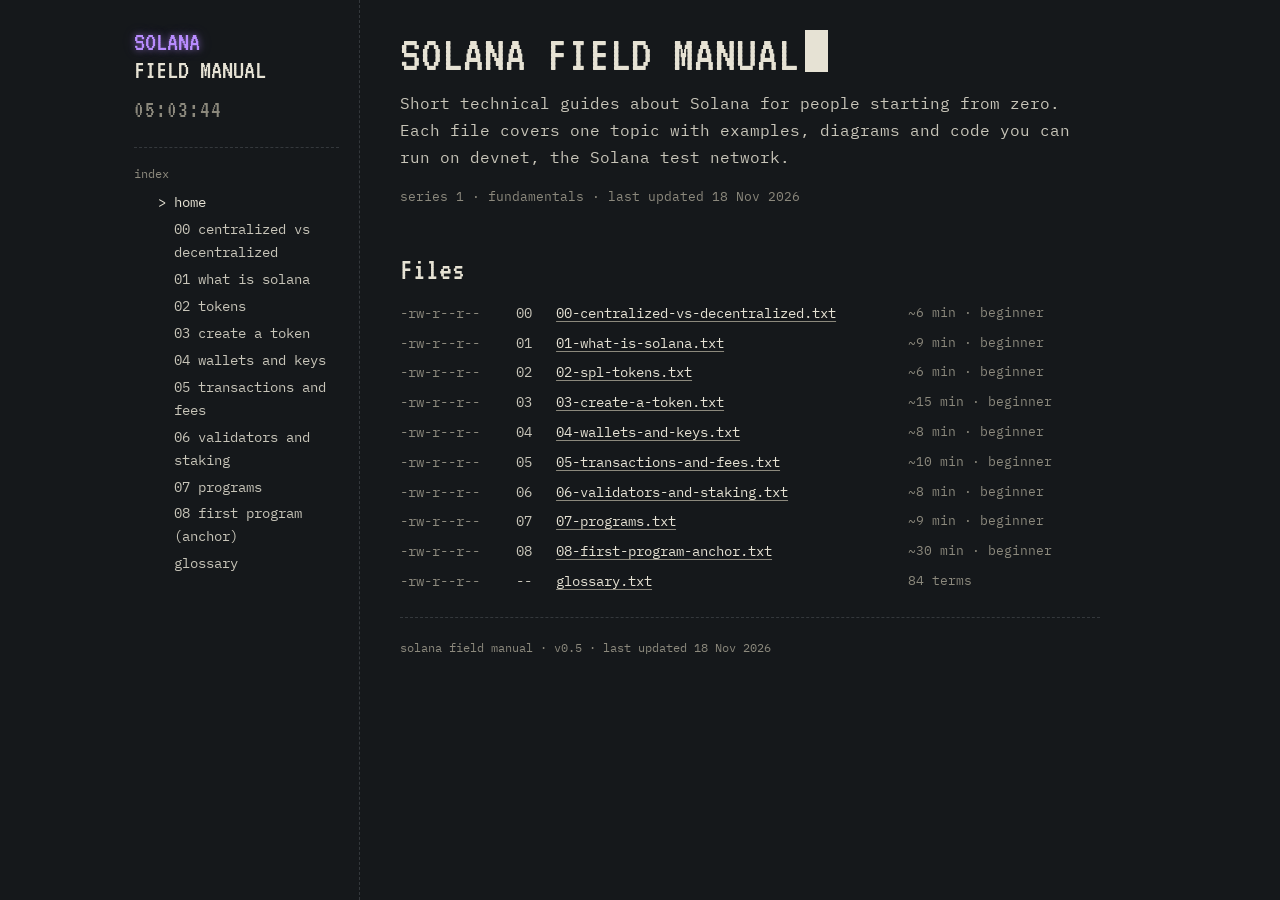
==== index.html @ 05550bae "initial commit" ====
<!DOCTYPE html>
<html lang="en">
<head>
<meta charset="UTF-8">
<meta name="viewport" content="width=device-width, initial-scale=1.0">
<title>Solana Field Manual</title>
<link rel="preconnect" href="https://fonts.googleapis.com">
<link rel="preconnect" href="https://fonts.gstatic.com" crossorigin>
<link href="https://fonts.googleapis.com/css2?family=IBM+Plex+Mono:ital,wght@0,400;0,600;1,400&family=VT323&display=swap" rel="stylesheet">
<link rel="stylesheet" href="css/base.css">
<link rel="stylesheet" href="css/layout.css">
<link rel="stylesheet" href="css/components.css">
</head>
<body data-root="" data-page="home">
<div class="layout">
  <aside class="side" id="sidebar" aria-label="Site index"></aside>

  <main class="content">
    <h1>SOLANA FIELD MANUAL<span class="cur" aria-hidden="true"></span></h1>
    <p class="lead">Short technical guides about Solana for people starting from zero. Each file covers one topic
      with examples, diagrams and code you can run on devnet, the Solana test network.</p>
    <p class="meta">series 1 · fundamentals · last updated 18 Nov 2026</p>

    <h2>Files</h2>
    <div class="ls"><table><tbody id="file-list"></tbody></table></div>
    <noscript><p><a href="articles/01-what-is-solana.html">01 what is solana</a> · <a href="glossary.html">glossary</a></p></noscript>

    <hr>
    <footer>solana field manual · v0.5 · last updated 18 Nov 2026</footer>
  </main>
</div>

<script src="data/articles.js" defer></script>
<script src="data/glossary.js" defer></script>
<script src="js/helpers/clock.js" defer></script>
<script src="js/helpers/sidebar.js" defer></script>
<script src="js/helpers/scroll-spy.js" defer></script>
<script src="js/helpers/copy-code.js" defer></script>
<script src="js/helpers/glossary-filter.js" defer></script>
<script src="js/main.js" defer></script>
</body>
</html>
---- css/base.css ----
/* ============================================================
   base.css
   Colors, fonts, reset and general typography.
   Every other stylesheet uses the variables defined here.
   ============================================================ */

:root{
  --bg:#15181b;          /* soft charcoal background */
  --fg:#c8c5b9;          /* body text, warm off-white */
  --fg-hi:#e6e2d4;       /* headings and strong text */
  --dim:#8c897d;         /* meta text, comments, labels */
  --rule:#34383c;        /* dashed separators */
  --code-bg:#1b1f23;     /* code blocks */
  --amber:#d9a55b;       /* warnings, linked values in figures */
  --red:#d48873;         /* critical warnings, broken links in figures */
  --violet:#b98cff;      /* "SOLANA" in the site name */

  --font-display:'VT323','Courier New',monospace;
  --font-body:'IBM Plex Mono','Courier New',monospace;

  color-scheme:dark;
}

*{margin:0;padding:0;box-sizing:border-box}
html{height:100%;scroll-behavior:smooth}
body{
  min-height:100%;
  background:var(--bg);
  color:var(--fg);
  font-family:var(--font-body);
  font-size:15px;
  line-height:1.7;
}
::selection{background:var(--fg);color:var(--bg)}
[hidden]{display:none !important}

a{color:var(--fg-hi);text-decoration:underline;text-underline-offset:3px;text-decoration-color:var(--dim)}
a:hover{text-decoration-color:var(--fg-hi)}
:focus-visible{outline:1px dashed var(--fg-hi);outline-offset:3px}

hr{border:none;border-top:1px dashed var(--rule);margin:20px 0}

/* ---------- headings ---------- */
h1{
  font-family:var(--font-display);font-weight:400;font-size:52px;line-height:1;
  color:var(--fg-hi);margin:0 0 10px;text-wrap:balance;
}
h1 .cur{
  display:inline-block;width:.45em;height:.8em;margin-left:6px;vertical-align:-2px;
  background:var(--fg-hi);animation:blink 1.1s steps(2,start) infinite;
}
@keyframes blink{50%{opacity:0}}

h2{
  font-family:var(--font-display);font-weight:400;font-size:32px;line-height:1.1;
  color:var(--fg-hi);margin:44px 0 12px;text-wrap:balance;scroll-margin-top:24px;
}
h2 .n{color:var(--dim);margin-right:10px}
h3{font-family:var(--font-display);font-weight:400;font-size:24px;line-height:1.15;color:var(--fg-hi);margin:28px 0 8px}
h4{font-size:15px;font-weight:600;color:var(--fg-hi);margin:20px 0 6px}

/* ---------- text ---------- */
p{margin:0 0 14px}
ul,ol{margin:0 0 16px 24px}
li{margin:4px 0}
li::marker{color:var(--dim)}
strong{color:var(--fg-hi);font-weight:600}
code{font-family:var(--font-body);font-size:.92em;color:var(--fg-hi);background:var(--code-bg);padding:1px 5px}

.meta{font-size:13px;color:var(--dim)}
.lead{font-size:16px}

@media (max-width:820px){
  body{font-size:14px}
  h1{font-size:40px}
  h2{font-size:28px}
}

@media (prefers-reduced-motion:reduce){
  html{scroll-behavior:auto}
  h1 .cur{animation:none}
}
---- css/layout.css ----
/* ============================================================
   layout.css
   Site index on the left, the article in the middle and, on wide
   screens, "on this page" on the right. On phones the index moves to the top.
   ============================================================ */

.layout{
  display:grid;
  grid-template-columns:250px minmax(0,1fr);
  max-width:1060px;
  margin:0 auto;
}

/* ---------- sidebar ---------- */
.side{
  position:sticky;top:0;align-self:start;
  height:100vh;overflow-y:auto;
  padding:28px 20px 28px 24px;
  border-right:1px dashed var(--rule);
  font-size:13.5px;
}
.side hr{margin:16px 0}
.side .h{font-size:12px;color:var(--dim);margin-bottom:6px}

.site{font-family:var(--font-display);font-size:28px;line-height:1;color:var(--fg-hi);text-decoration:none;display:block}
.site .sol{
  color:var(--violet);
  text-shadow:0 0 6px rgba(185,140,255,.55),0 0 14px rgba(185,140,255,.25);
}
.clock{
  font-family:var(--font-display);font-size:24px;color:var(--dim);
  margin-top:6px;letter-spacing:.04em;font-variant-numeric:tabular-nums;
}

.nav,.onpage{list-style:none}
.nav li,.onpage li{margin:2px 0}
.nav a,.onpage a{display:block;position:relative;padding:1px 0 1px 16px;text-decoration:none;color:var(--fg)}
.nav a:hover,.onpage a:hover{color:var(--fg-hi)}
.nav a[aria-current="page"],.onpage a.on{color:var(--fg-hi)}
.nav a[aria-current="page"]::before,.onpage a.on::before{content:">";position:absolute;left:0;color:var(--fg-hi)}
.nav .locked{color:var(--dim)}
.onpage a{color:var(--dim)}
.onpage .n{margin-right:6px}
.progress{margin-top:12px;color:var(--dim);font-size:12.5px;white-space:pre}

/* ---------- right column: on this page (wide screens only) ----------
   Created by js/helpers/scroll-spy.js on article pages. */
.layout.has-toc{grid-template-columns:230px minmax(0,1fr) 210px;max-width:1260px}
.toc-side{
  position:sticky;top:0;align-self:start;
  height:100vh;overflow-y:auto;
  padding:28px 20px 28px 22px;
  border-left:1px dashed var(--rule);
  font-size:13.5px;
}
.toc-side .h{font-size:12px;color:var(--dim);margin-bottom:6px}
.toc-side .onpage-block > hr:first-child{display:none}

/* ---------- content ---------- */
.content{padding:28px 40px 56px;min-width:0}
.content > *{max-width:700px}

footer{font-size:12px;color:var(--dim)}

/* ---------- small screens ---------- */
@media (max-width:820px){
  .layout{grid-template-columns:1fr}
  .side{position:static;height:auto;border-right:none;border-bottom:1px dashed var(--rule);padding:20px 16px}
  .side .top-row{display:flex;justify-content:space-between;align-items:baseline}
  .clock{margin-top:0}
  .nav{display:flex;flex-wrap:wrap;gap:2px 14px}
  .onpage-block{display:none}
  .content{padding:22px 16px 40px}
}
---- css/components.css ----
/* ============================================================
   components.css
   Reusable blocks used inside articles and pages.
   ============================================================ */

/* ---------- code blocks ----------
   <div class="code">
     <div class="label"><span>bash</span><button class="copy" type="button">copy</button></div>
     <pre>...</pre>
   </div>
   Add data-raw to the button to copy comments too (json, rust...). */
.code{margin:8px 0 18px}
.code pre{
  background:var(--code-bg);padding:14px 16px;overflow-x:auto;
  font-family:var(--font-body);font-size:13.5px;line-height:1.6;color:var(--fg);
}
.code pre .c{color:var(--dim)}
.code .label{font-size:12px;color:var(--dim);margin-bottom:2px;display:flex;justify-content:space-between;gap:12px}
.copy{font-family:var(--font-body);font-size:12px;background:none;border:none;color:var(--dim);cursor:pointer;padding:0}
.copy::before{content:"["}
.copy::after{content:"]"}
.copy:hover{color:var(--fg-hi)}

/* ---------- figures (inline svg) ----------
   <figure class="fig"><div class="wrap"><svg>...</svg></div><figcaption>fig. 1: ...</figcaption></figure> */
.fig{margin:10px 0 20px}
.fig .wrap{overflow-x:auto;padding:14px 0 6px;border-top:1px dashed var(--rule);border-bottom:1px dashed var(--rule)}
.fig svg{display:block;width:100%;height:auto;min-width:560px}
.fig figcaption{font-size:12.5px;color:var(--dim);margin-top:6px}
.fig text{font-family:var(--font-body);font-size:13px;fill:var(--fg)}
.fig .t-hi{font-family:var(--font-display);font-size:21px;fill:var(--fg-hi)}
.fig .t-dim{fill:var(--dim);font-size:12px}
.fig .t-am{fill:var(--amber)}
.fig .t-red{fill:var(--red)}
.fig .box{fill:none;stroke:var(--fg);stroke-width:1}
.fig .sep{stroke:var(--rule);stroke-width:1}
.fig .ln{fill:none;stroke:var(--amber);stroke-width:1.2}
.fig .ln-red{fill:none;stroke:var(--red);stroke-width:1.2;stroke-dasharray:4 3}
.fig .ln-red.solid{stroke-dasharray:none}
.fig .ax{stroke:var(--dim);stroke-width:1;fill:none}
.fig .cell{fill:none;stroke:var(--dim);stroke-width:1}
.fig .cell.f{fill:rgba(200,197,185,.09)}
.fig .mk{fill:var(--amber)}

/* ---------- tables ---------- */
.tbl{overflow-x:auto;margin:8px 0 18px}
table{border-collapse:collapse;width:100%;font-size:14px;font-variant-numeric:tabular-nums}
th{text-align:left;font-weight:400;color:var(--dim);padding:6px 14px 6px 0;border-bottom:1px dashed var(--rule)}
td{padding:7px 14px 7px 0;border-bottom:1px dashed var(--rule);vertical-align:top}
tr:last-child td{border-bottom:none}

/* ---------- notes ----------
   .note (info) · .note.warn (amber) · .note.crit (red) */
.note{margin:8px 0 18px;padding-left:16px;border-left:1px dashed var(--dim)}
.note .t{display:block;color:var(--fg-hi)}
.note.warn{border-left-color:var(--amber)}
.note.warn .t{color:var(--amber)}
.note.crit{border-left-color:var(--red)}
.note.crit .t{color:var(--red)}
.note p:last-child{margin-bottom:0}

/* ---------- home: file listing ---------- */
.ls{font-size:14px;margin:8px 0 18px;overflow-x:auto}
.ls td{border:none;padding:3px 18px 3px 0;white-space:nowrap}
.ls .perm,.ls .locked{color:var(--dim)}

/* ---------- misc ---------- */
.toc{list-style:none;margin:8px 0 16px}
.toc .n{color:var(--dim);margin-right:8px}
.pager{display:flex;justify-content:space-between;gap:16px;flex-wrap:wrap;font-size:14px}
.redact{display:block;height:1em;background:var(--rule);margin:10px 0}
.redact.s{width:55%}
.redact.m{width:80%}

/* ---------- glossary ---------- */
.filter{display:flex;gap:10px;align-items:center;flex-wrap:wrap;margin:6px 0 14px;font-size:14px}
.filter label{color:var(--dim)}
.filter input{
  flex:1 1 220px;background:transparent;border:none;border-bottom:1px dashed var(--dim);
  color:var(--fg-hi);font-family:var(--font-body);font-size:15px;padding:4px 0;outline:none;
}
.filter input:focus{border-bottom-color:var(--fg-hi)}
dl.gloss dt{color:var(--fg-hi);margin-top:14px}
dl.gloss dd{margin-left:24px}
dl.gloss .tag{font-size:13px;color:var(--dim)}

/* ---------- figure extras (flows and networks) ---------- */
.fig .box.dim{stroke:var(--rule)}
.fig .t-hi.dim{fill:var(--dim)}
.fig .ln-fg{fill:none;stroke:var(--fg);stroke-width:1.2}
.fig .ln-dim{fill:none;stroke:var(--rule);stroke-width:1.2}
.fig .dash{stroke-dasharray:4 3}
.fig .zone{stroke:var(--rule);stroke-width:1;stroke-dasharray:3 4}
.fig .net{fill:none;stroke:var(--rule);stroke-width:1;stroke-dasharray:4 3}
.fig .vnode{fill:var(--bg);stroke:var(--fg);stroke-width:1}
.fig .vnode.off{stroke:var(--red)}
.fig .mk-fg{fill:var(--fg)}
.fig .mk-dim{fill:var(--rule)}

/* ---------- article meta (level, prerequisites, reading time...) ----------
   <ul class="meta-list"><li><span class="k">level</span>beginner</li>...</ul> */
.meta-list{list-style:none;margin:0 0 14px;font-size:13px;color:var(--fg)}
.meta-list li{margin:0}
.meta-list .k{display:inline-block;min-width:16ch;color:var(--dim)}
.fig .box.red{stroke:var(--red)}

/* ---------- terminal screens (real command output) ----------
   <figure class="term">
     <div class="term-bar"><span>screen 1</span><span>terminal · devnet</span></div>
     <pre><span class="pr">$</span> command
output line with <span class="hl">value to copy</span>
<span class="ann">         ^ annotation</span></pre>
     <figcaption>what to look for</figcaption>
   </figure> */
.term{margin:10px 0 20px}
.term-bar{
  display:flex;justify-content:space-between;gap:12px;
  font-size:12px;color:var(--dim);
  border:1px solid var(--rule);border-bottom:none;padding:3px 12px;
}
.term pre{
  border:1px solid var(--rule);background:#111417;
  padding:12px 14px;overflow-x:auto;
  font-family:var(--font-body);font-size:13px;line-height:1.6;color:var(--fg);
}
.term .pr{color:var(--dim)}
.term .cmd{color:var(--fg-hi)}
.term .hl{color:var(--amber)}
.term .ann{color:var(--amber)}
.term .err{color:var(--red)}
.term .ann.err{color:var(--red)}
.term .ok{color:var(--fg-hi)}
.term figcaption{font-size:12.5px;color:var(--dim);margin-top:6px}
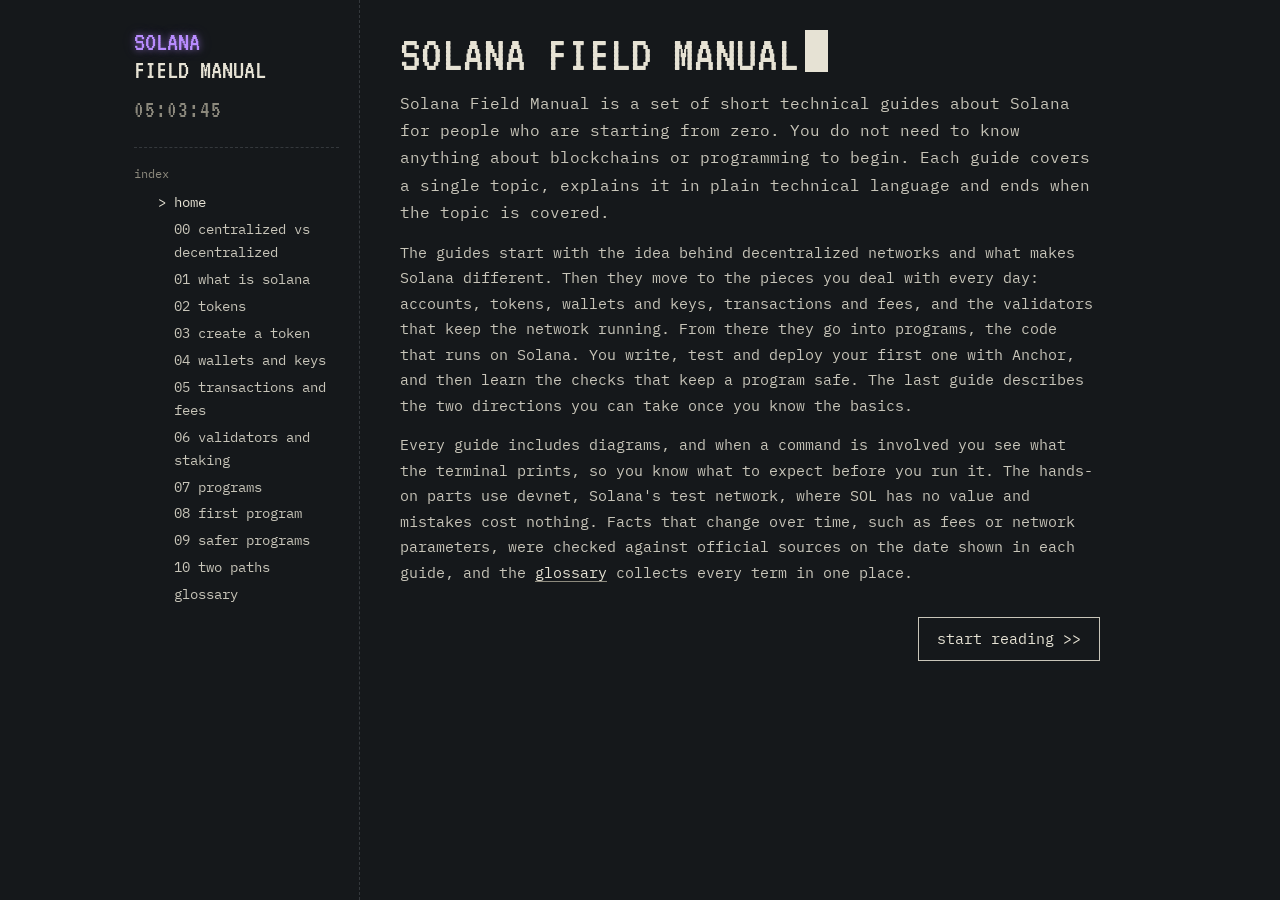
==== commit 07b99c3f: "finished the articles" ====
--- a/index.html
+++ b/index.html
@@ -17,21 +17,27 @@
 
   <main class="content">
     <h1>SOLANA FIELD MANUAL<span class="cur" aria-hidden="true"></span></h1>
-    <p class="lead">Short technical guides about Solana for people starting from zero. Each file covers one topic
-      with examples, diagrams and code you can run on devnet, the Solana test network.</p>
-    <p class="meta">series 1 · fundamentals · last updated 18 Nov 2026</p>
+    <p class="lead">Solana Field Manual is a set of short technical guides about Solana for people who are starting
+      from zero. You do not need to know anything about blockchains or programming to begin. Each guide covers a single
+      topic, explains it in plain technical language and ends when the topic is covered.</p>
+    <p>The guides start with the idea behind decentralized networks and what makes Solana different. Then they move to
+      the pieces you deal with every day: accounts, tokens, wallets and keys, transactions and fees, and the validators
+      that keep the network running. From there they go into programs, the code that runs on Solana. You write, test and
+      deploy your first one with Anchor, and then learn the checks that keep a program safe. The last guide describes the
+      two directions you can take once you know the basics.</p>
+    <p>Every guide includes diagrams, and when a command is involved you see what the terminal prints, so you know what
+      to expect before you run it. The hands-on parts use devnet, Solana's test network, where SOL has no value and
+      mistakes cost nothing. Facts that change over time, such as fees or network parameters, were checked against
+      official sources on the date shown in each guide, and the <a href="glossary.html">glossary</a> collects every
+      term in one place.</p>
 
-    <h2>Files</h2>
-    <div class="ls"><table><tbody id="file-list"></tbody></table></div>
-    <noscript><p><a href="articles/01-what-is-solana.html">01 what is solana</a> · <a href="glossary.html">glossary</a></p></noscript>
-
-    <hr>
-    <footer>solana field manual · v0.5 · last updated 18 Nov 2026</footer>
+    <nav class="start" aria-label="Start reading">
+      <a class="btn" id="start-link" href="articles/00-centralized-vs-decentralized.html">start reading &gt;&gt;</a>
+    </nav>
   </main>
 </div>
 
 <script src="data/articles.js" defer></script>
-<script src="data/glossary.js" defer></script>
 <script src="js/helpers/clock.js" defer></script>
 <script src="js/helpers/sidebar.js" defer></script>
 <script src="js/helpers/scroll-spy.js" defer></script>
--- a/css/base.css
+++ b/css/base.css
@@ -14,6 +14,8 @@
   --amber:#d9a55b;       /* warnings, linked values in figures */
   --red:#d48873;         /* critical warnings, broken links in figures */
   --violet:#b98cff;      /* "SOLANA" in the site name */
+  --violet-soft:#ad98d8; /* code: attributes and macros */
+  --sage:#a3b38f;        /* code: strings */
 
   --font-display:'VT323','Courier New',monospace;
   --font-body:'IBM Plex Mono','Courier New',monospace;
--- a/css/components.css
+++ b/css/components.css
@@ -15,6 +15,13 @@
   font-family:var(--font-body);font-size:13.5px;line-height:1.6;color:var(--fg);
 }
 .code pre .c{color:var(--dim)}
+/* syntax colors, written by js/helpers/highlight.js.
+   Few colors on purpose: each one marks a different kind of thing. */
+.code pre .kw{color:var(--amber)}          /* keywords: pub fn, use, const, await */
+.code pre .at{color:var(--violet-soft)}    /* attributes and macros: #[account(...)], msg! */
+.code pre .s{color:var(--sage)}            /* strings: b"counter", "@anchor-lang/core" */
+.code pre .ty{color:var(--fg-hi)}          /* types: Signer, Account, u64 */
+.code pre .v{color:var(--amber)}           /* shell variables: $MINT */
 .code .label{font-size:12px;color:var(--dim);margin-bottom:2px;display:flex;justify-content:space-between;gap:12px}
 .copy{font-family:var(--font-body);font-size:12px;background:none;border:none;color:var(--dim);cursor:pointer;padding:0}
 .copy::before{content:"["}
@@ -32,6 +39,7 @@
 .fig .t-dim{fill:var(--dim);font-size:12px}
 .fig .t-am{fill:var(--amber)}
 .fig .t-red{fill:var(--red)}
+.fig .t-code{fill:var(--fg-hi)}             /* code inside a figure, in the body font */
 .fig .box{fill:none;stroke:var(--fg);stroke-width:1}
 .fig .sep{stroke:var(--rule);stroke-width:1}
 .fig .ln{fill:none;stroke:var(--amber);stroke-width:1.2}
@@ -59,10 +67,11 @@
 .note.crit .t{color:var(--red)}
 .note p:last-child{margin-bottom:0}
 
-/* ---------- home: file listing ---------- */
-.ls{font-size:14px;margin:8px 0 18px;overflow-x:auto}
-.ls td{border:none;padding:3px 18px 3px 0;white-space:nowrap}
-.ls .perm,.ls .locked{color:var(--dim)}
+/* ---------- home: start button ----------
+   <nav class="start"><a class="btn" href="...">start reading &gt;&gt;</a></nav> */
+.start{display:flex;justify-content:flex-end;margin:32px 0 8px}
+.btn{display:inline-block;padding:8px 18px;border:1px solid var(--fg);color:var(--fg-hi);text-decoration:none;font-size:15px}
+.btn:hover,.btn:focus-visible{background:var(--fg-hi);color:var(--bg)}
 
 /* ---------- misc ---------- */
 .toc{list-style:none;margin:8px 0 16px}
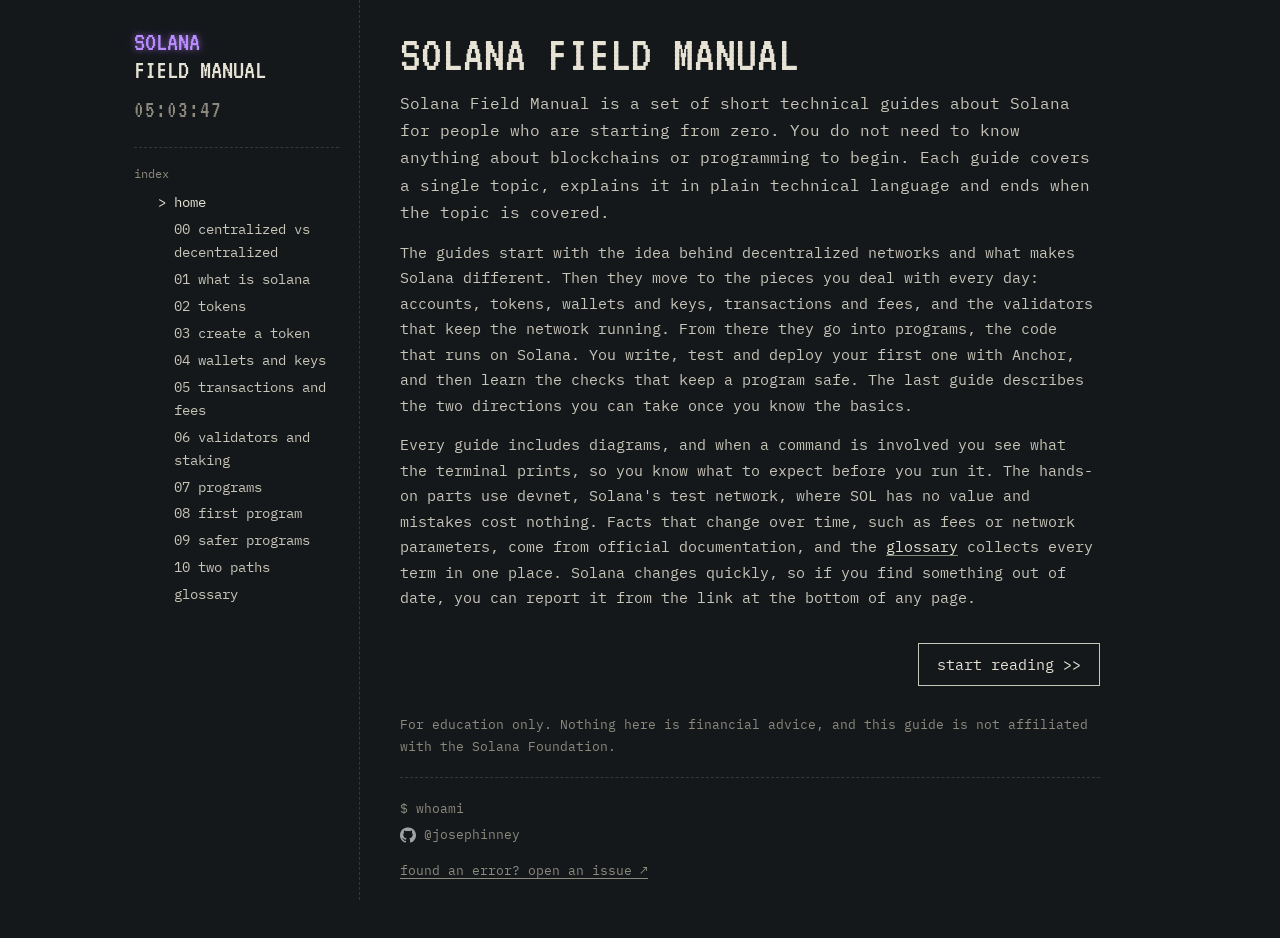
==== commit 83899d78: "Finish site: footer with issue link, favicon, sharing card, 404 page, licenses and README" ====
--- a/index.html
+++ b/index.html
@@ -4,6 +4,18 @@
 <meta charset="UTF-8">
 <meta name="viewport" content="width=device-width, initial-scale=1.0">
 <title>Solana Field Manual</title>
+<meta name="description" content="Short technical guides about Solana for people starting from zero: accounts, tokens, wallets, transactions, validators and your first program.">
+<meta property="og:type" content="website">
+<meta property="og:title" content="Solana Field Manual">
+<meta property="og:description" content="Short technical guides about Solana for people starting from zero.">
+<meta property="og:url" content="https://josephinney.github.io/solana-field-manual/">
+<meta property="og:image" content="https://josephinney.github.io/solana-field-manual/assets/og-image.png">
+<meta property="og:image:width" content="1200">
+<meta property="og:image:height" content="630">
+<meta name="twitter:card" content="summary_large_image">
+<link rel="icon" href="assets/favicon.svg" type="image/svg+xml">
+<link rel="icon" href="assets/favicon-32.png" sizes="32x32" type="image/png">
+<link rel="apple-touch-icon" href="assets/apple-touch-icon.png">
 <link rel="preconnect" href="https://fonts.googleapis.com">
 <link rel="preconnect" href="https://fonts.gstatic.com" crossorigin>
 <link href="https://fonts.googleapis.com/css2?family=IBM+Plex+Mono:ital,wght@0,400;0,600;1,400&family=VT323&display=swap" rel="stylesheet">
@@ -16,7 +28,7 @@
   <aside class="side" id="sidebar" aria-label="Site index"></aside>
 
   <main class="content">
-    <h1>SOLANA FIELD MANUAL<span class="cur" aria-hidden="true"></span></h1>
+    <h1>SOLANA FIELD MANUAL</h1>
     <p class="lead">Solana Field Manual is a set of short technical guides about Solana for people who are starting
       from zero. You do not need to know anything about blockchains or programming to begin. Each guide covers a single
       topic, explains it in plain technical language and ends when the topic is covered.</p>
@@ -27,19 +39,26 @@
       two directions you can take once you know the basics.</p>
     <p>Every guide includes diagrams, and when a command is involved you see what the terminal prints, so you know what
       to expect before you run it. The hands-on parts use devnet, Solana's test network, where SOL has no value and
-      mistakes cost nothing. Facts that change over time, such as fees or network parameters, were checked against
-      official sources on the date shown in each guide, and the <a href="glossary.html">glossary</a> collects every
-      term in one place.</p>
+      mistakes cost nothing. Facts that change over time, such as fees or network parameters, come from official
+      documentation, and the <a href="glossary.html">glossary</a> collects every term in one place. Solana changes
+      quickly, so if you find something out of date, you can report it from the link at the bottom of any page.</p>
 
     <nav class="start" aria-label="Start reading">
       <a class="btn" id="start-link" href="articles/00-centralized-vs-decentralized.html">start reading &gt;&gt;</a>
     </nav>
+
+    <p class="disclaimer">For education only. Nothing here is financial advice, and this guide is not affiliated
+      with the Solana Foundation.</p>
+
+    <hr>
+    <footer id="site-footer"></footer>
   </main>
 </div>
 
 <script src="data/articles.js" defer></script>
 <script src="js/helpers/clock.js" defer></script>
 <script src="js/helpers/sidebar.js" defer></script>
+<script src="js/helpers/footer.js" defer></script>
 <script src="js/helpers/scroll-spy.js" defer></script>
 <script src="js/helpers/copy-code.js" defer></script>
 <script src="js/helpers/glossary-filter.js" defer></script>
--- a/css/layout.css
+++ b/css/layout.css
@@ -60,7 +60,17 @@
 .content{padding:28px 40px 56px;min-width:0}
 .content > *{max-width:700px}
 
-footer{font-size:12px;color:var(--dim)}
+/* footer: terminal-style signature built by js/helpers/footer.js */
+footer{font-size:13px;color:var(--dim);margin-top:4px}
+footer .whoami{margin:0 0 4px}
+footer .whoami .pr{color:var(--dim)}
+footer .gh{display:inline-flex;align-items:center;gap:8px;color:var(--dim);text-decoration:none}
+footer .gh img{opacity:.6;transition:opacity .15s}
+footer .gh:hover,footer .gh:focus-visible{color:var(--fg-hi)}
+footer .gh:hover img,footer .gh:focus-visible img{opacity:1}
+footer .report{margin:10px 0 0}
+footer .report a{color:var(--dim)}
+footer .report a:hover,footer .report a:focus-visible{color:var(--fg-hi)}
 
 /* ---------- small screens ---------- */
 @media (max-width:820px){
--- a/css/components.css
+++ b/css/components.css
@@ -72,6 +72,7 @@
 .start{display:flex;justify-content:flex-end;margin:32px 0 8px}
 .btn{display:inline-block;padding:8px 18px;border:1px solid var(--fg);color:var(--fg-hi);text-decoration:none;font-size:15px}
 .btn:hover,.btn:focus-visible{background:var(--fg-hi);color:var(--bg)}
+.disclaimer{font-size:12.5px;color:var(--dim);margin:28px 0 0}
 
 /* ---------- misc ---------- */
 .toc{list-style:none;margin:8px 0 16px}
